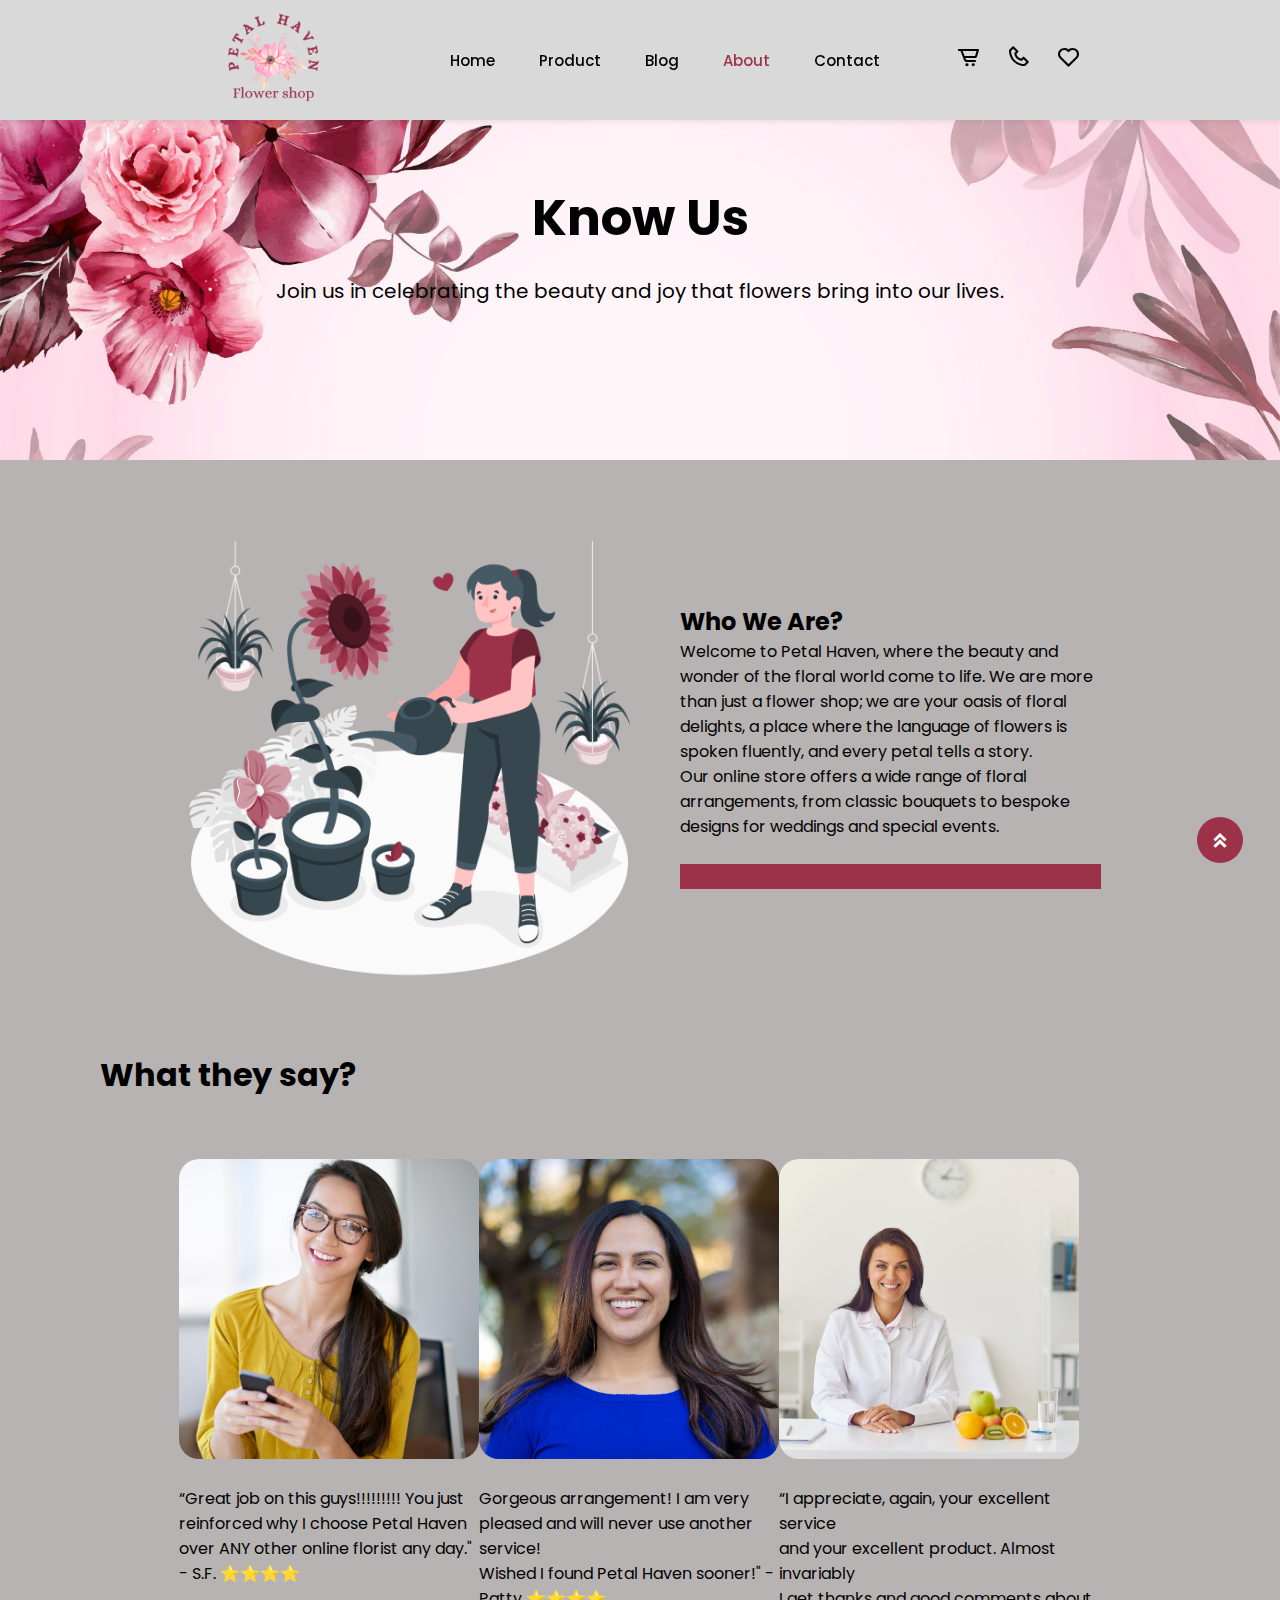
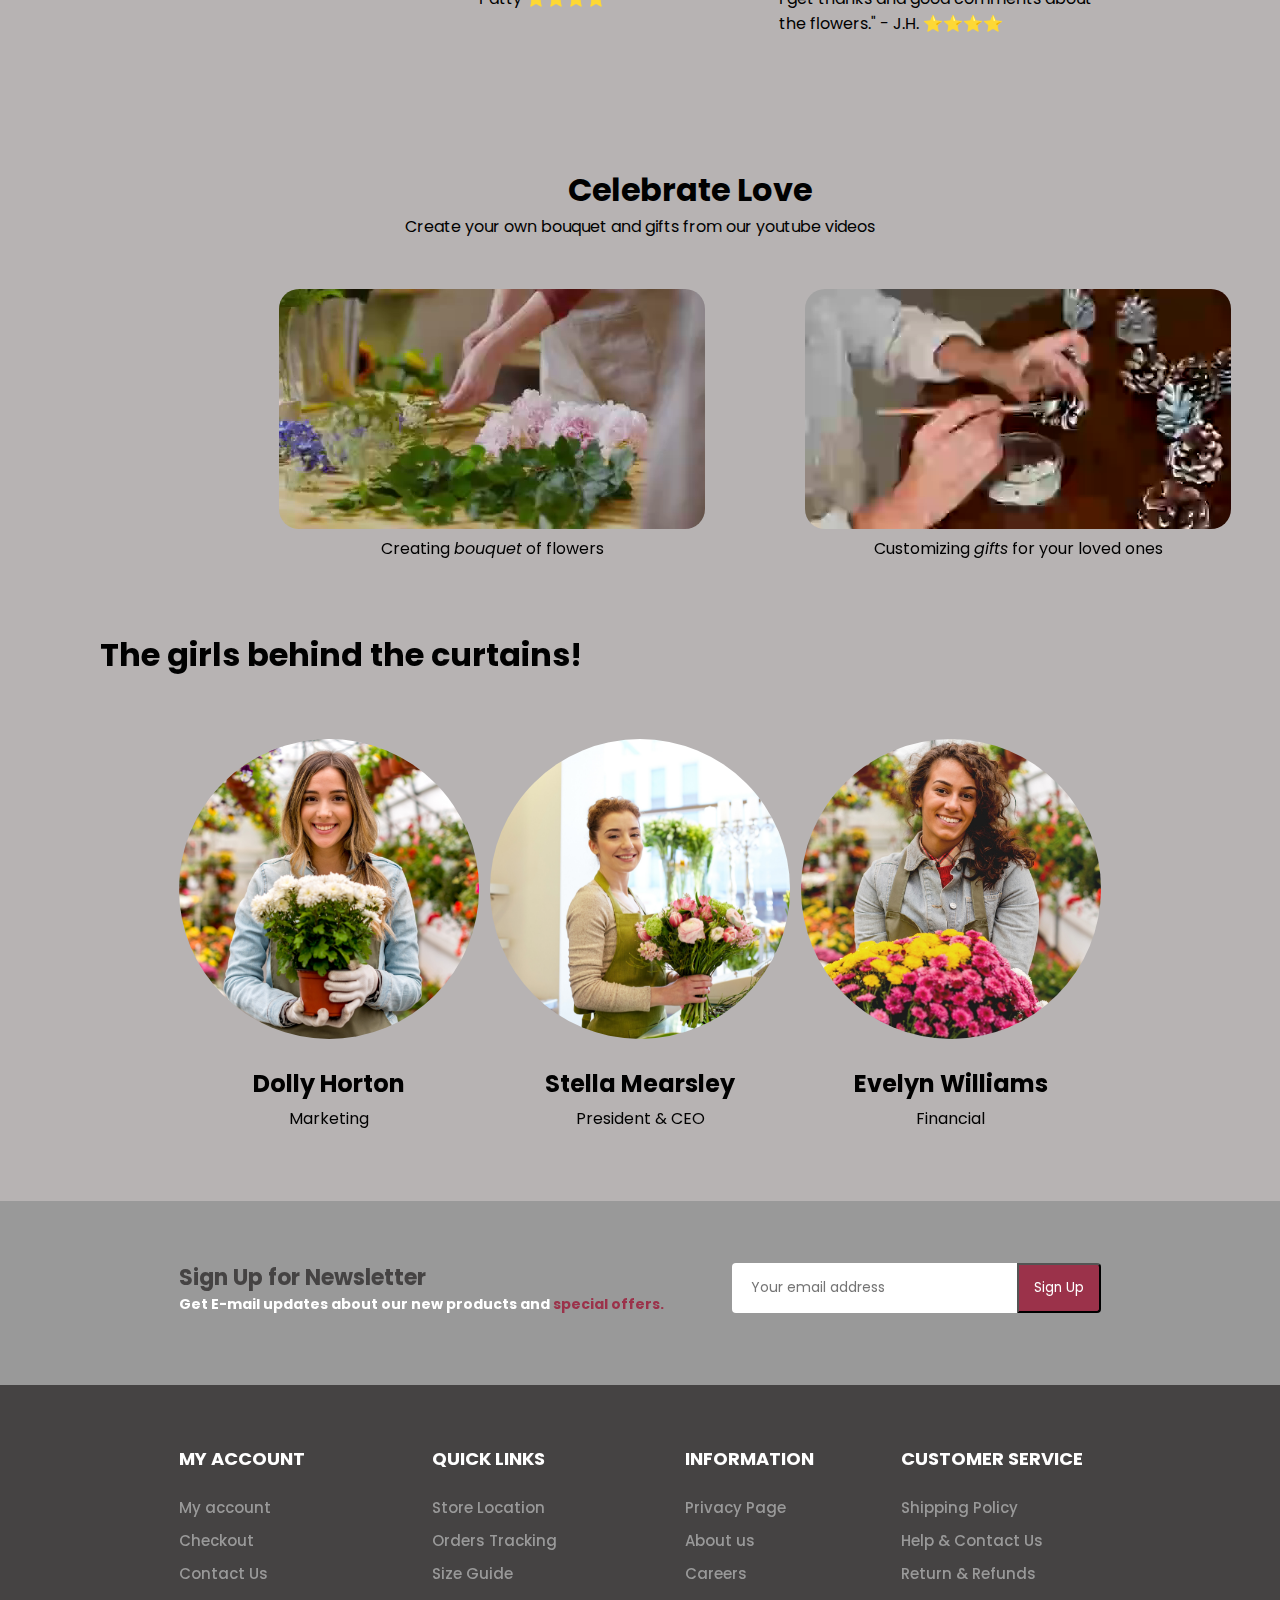
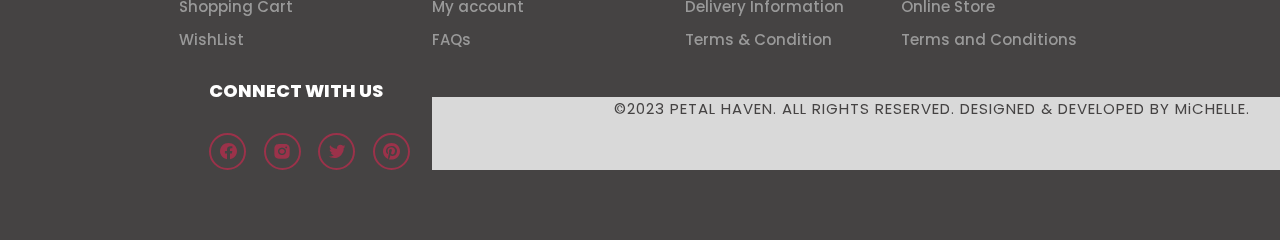
==== about.html @ 69107d68 "add pages" ====
<!DOCTYPE html>
<html lang="en">
<head>
  <meta charset="UTF-8">
  <meta name="viewport" content="width=device-width, initial-scale=1.0">
  <title>Mini Project2</title>

  <link rel="stylesheet" href="css/style.css">

  <link rel="stylesheet"
  href="https://unpkg.com/boxicons@latest/css/boxicons.min.css">

  <link rel="preconnect" href="https://fonts.googleapis.com">
  <link rel="preconnect" href="https://fonts.gstatic.com" crossorigin>
  <link href="https://fonts.googleapis.com/css2?family=Poppins:wght@100;200;300;400;500;600;700&family=Roboto:wght@100;300;400;500&display=swap" rel="stylesheet">

 
  
  
</head>
<body>
 <!-- header section -->
 <header>
  <a href="#" class="logo">
    <img src="img/logo.png"> 
  </a>

  <ul class="navbar">
    <li><a href="index.html">Home</a></li>
    <li><a href="product.html">Product</a></li>
    <li><a href="blog.html">Blog</a></li>
    <li><a href="about.html" class="active">About</a></li>
    <li><a href="contact.html">Contact</a></li>
  </ul>

  <div class="h-icons">
   <a href="#"><i class='bx bx-cart-alt'></i></a>
   <a href="#"><i class='bx bx-phone'></i></a>
   <a href="#"><i class='bx bx-heart' ></i></a>
   <div class="bx bx-menu" id="menu-icon"></div>
  </div>
 </header>

 <!-- home section -->
 <section class="about-us" id="page-header"> 
    <h2> Know Us</h2>
    <b2>
    <p>Join us in celebrating the beauty and joy that flowers bring into our lives.</p>
 </section>

 <!-- about us section -->
<section id="about-head" class="page-header">
    <img src="img/about-img.png" alt="">
    <div>
        <h2>Who We Are?</h2>
        <p>Welcome to Petal Haven, where the beauty and wonder of the floral world come to life. We are more than just a flower shop; we are your oasis of floral delights, a place where the language of flowers is spoken fluently, and every petal tells a story.</p>

        <abbr title="">Our online store offers a wide range of floral arrangements, from classic bouquets to bespoke designs for weddings and special events.</abbr>

        <br><br>

        <marquee bgcolor="#9b324a" loop="-1" scrollamount="5" width="100%" font color="#fff">Our online store offers a wide range of floral arrangements, from classic bouquets to bespoke designs for weddings and special events.</marquee>
    </div>

</section>

<!--review section -->

<h1>What they say?</h1>
<section id="review-head" class="page-header">
  
  <div class="review">
    <img src="img/about-rev (1).png" alt="">
    <p>“Great job on this guys!!!!!!!!! You just <br> reinforced why I choose Petal Haven <br> over ANY other online florist any day." - S.F. ⭐⭐⭐⭐</p>
  </div>

  <div class="review">
    <img src="img/about-rev (2).png" alt="">
    <p>Gorgeous arrangement! I am very <br>pleased and will never use another service! <br>Wished I found Petal Haven sooner!" - Patty ⭐⭐⭐⭐</p>
  </div>

  <div class="review">
    <img src="img/about-rev (3).png" alt="">
    <p>“I appreciate, again, your excellent service <br>and your excellent product. Almost invariably <br> I get thanks and good comments about the flowers." - J.H. ⭐⭐⭐⭐</p>
  </div>
</section>

<!-- video loop section -->

  <section id="about-vid" class="page-header">
    <h1>Celebrate Love</h1>
    <p>Create your own bouquet and gifts from our youtube videos</p>

    <div class="video">
        <figure>
        <video autoplay loop src="img/about-vid.mp4"></video>
        <figcaption>Creating <em> bouquet</em> of flowers</figcaption>
        </figure>
        <figure>
        <video autoplay loop src="img/about-vid1.mp4"></video>
        <figcaption>Customizing <em> gifts</em> for your loved ones</figcaption>
        </figure>
    </div>
    
  </section>

  <!-- meet the team section -->

<h1>The girls behind the curtains!</h1>
<section id="team-head" class="page-header">
  <div class="team">
    <img src="img/about-team  (1).png " alt="">
    <h2>Dolly Horton</h2>
    <p>Marketing</p>
  </div>

  <div class="team">
    <img src="img/about-team  (2).png " alt="">
    <h2>Stella Mearsley</h2>
    <p>President & CEO</p>
  </div>

  <div class="team">
    <img src="img/about-team  (3).png" alt="">
    <h2>Evelyn Williams</h2>
        <p>Financial</p>
  </div>
</section>


  <!-- news letter section -->

  <section id="newsletter">
    <div class="newstext">
      <h4>Sign Up for Newsletter</h4>
      <p>Get E-mail updates about our new products and <span>special offers.</span></p>
    </div>
    <div class="form">
      <input type="text" placeholder="Your email address">
      <button class="normal">Sign Up</button>
    </div>
   </section>

  <!-- contact section -->

  <section class="contact">
  
    <div class="contact-box">
      <h4>MY ACCOUNT</h4>
      <li><a href="#">My account</a></li>
      <li><a href="#">Checkout</a></li>
      <li><a href="#">Contact Us</a></li>
      <li><a href="#">Shopping Cart</a></li>
      <li><a href="#">WishList</a></li>
    </div>

    <div class="contact-box">
      <h4>QUICK LINKS</h4>
      <li><a href="#">Store Location</a></li>
      <li><a href="#">Orders Tracking</a><li>
      <li><a href="#">Size Guide</a></li>
      <li><a href="#">My account</a></li>
      <li><a href="#">FAQs</a></li>
    </div>

    <div class="contact-box">
      <h4>INFORMATION</h4>
      <li><a href="#">Privacy Page</a> </li>
      <li><a href="#">About us</a></li>
      <li><a href="#">Careers</a></li>
      <li><a href="#">Delivery Information</a></li>
      <li><a href="#">Terms & Condition</a></li>
    </div>

    <div class="contact-box">
      <h4>CUSTOMER SERVICE</h4>
      <li><a href="#">Shipping Policy</a></li>
      <li><a href="#">Help & Contact Us</a></li>
      <li><a href="#">Return & Refunds</a></li>
      <li><a href="#">Online Store</a></li>
      <li><a href="#">Terms and Conditions</a></li>
    </div>

    <div class="contact-box">
      <h5>CONNECT WITH US</h5>
      <div class="social">
        <a href="#"><i class='bx bxl-facebook-circle'></i></a>
        <a href="#"><i class='bx bxl-instagram-alt' ></i></a>
        <a href="#"><i class='bx bxl-twitter' ></i></a>
        <a href="#"><i class='bx bxl-pinterest'></i></a>
      </div>
    </div> 
    <footer>
        <p>©2023 PETAL HAVEN. ALL RIGHTS RESERVED. DESIGNED & DEVELOPED BY MiCHELLE.</p>
      </footer>
  </section>

  <!-- scroll -->

  <a href="#" class="scroll-top"><i class='bx bxs-chevrons-up'></i></a>

  

 <!-- custom js link-->
 <script src="js/script.js"></script>
</body>
</html>
---- css/style.css ----
@import url('https://fonts.googleapis.com/css2?family=Poppins:wght@100;200;300;400;500;600;700&family=Roboto:wght@100;300;400;500&display=swap');

*{
    font-family: 'Poppins', sans-serif;
    margin: 0; padding: 0;
    box-sizing: border-box;
    list-style: none;
    text-decoration: none;
    scroll-behavior: smooth;
}
:root{
    --bg-color: #fff;
    --main-color: #9b324a;
    --text-color: #010101;
    --2nd-color:#454343;
    --big-font:5rem;
    --h2-font:2.3rem;
    --p-font:1.3rem;
}
body{
    color:var(--text-color);
    background:#b7b3b3;
}

header{
    position: fixed;
    width: 100%;
    top:0;
    right:0;
    z-index: 1000;
    background: #d9d9d9;
    box-shadow: 0 1px 6px 0 rgb(32 33 36 / 10%);
    display: flex;
    align-items: center;
    justify-content: space-between;
    padding: 20px 14%;
    transition: all .50s ease;
    height: 120px;
   
}
.logo img{
    width:200px;
    height: auto;
    margin-top: 20px;
}
.logo p{
    color: var(--text-color);
    font-size: 15px;
    font-weight: 500;
    margin: 10px 22px;
    transition: all .50 ease;
}
.navbar{
    display: flex;
}
.navbar a{
    color: var(--text-color);
    font-size: 15px;
    font-weight: 500;
    margin: 10px 22px;
    transition: all .50 ease;
}
.navbar a:hover,
.navbar a.active{
    color:var(--main-color);
}
.navbar a.active::after{
    content: "";
    width: 30%;
    height: 2px;
    position: absolute;
    bottom: -4px;
    left: 20px;
}
.h-icons{
    display: flex;
    align-items: center;
}
.h-icons i{
    font-size: 25px;
    color: var(--text-color);
    margin-left: 5px;
    margin-right: 20px;
    transition: all .50e ease;
}
.h-icons i:hover{
    transform: translateY(-4px);
    color: var(--main-color);
}
#menu-icon{
    height: 30px;
    width: 30px;
    background-color: var(--text-color);
    color: var(--bg-color);
    display: flex;
    align-items: center;
    justify-content: center;
    font-size: 20px;
    border-radius: 50%;
    z-index: 10001;
    cursor: pointer;
    display: none;
}
section{
    padding: 60px 14% 70px;
}
.home{
    position: relative;
    width: 100%;
    height: 100vh;
    background-image: url(../img/home-bg.png);
    background-size: cover;
    background-position: center;
    display: flex;
    align-items: center;
    justify-content: flex-start;
}
.home-text h1{
    font-family: 'Poppins', sans-serif;
    font-size: var(--big-font);
    color: var(--2nd-color);
    line-height: 1.3;
    margin-bottom: 25px;
}

.home-text p{
    color: var(--text-color);
    font-size: var(--p-font);
    line-height: 33px;
    margin-bottom: 60px;
}
.btn{
    padding: 20px 35px;
    background: var(--main-color);
    color: var(--bg-color);
    font-size: 14px;
    font-weight: 500;
    text-transform: uppercase;
    border-radius: 30px;
    transition: all .50 ease;
}
.btn:hover{
    background-color: var(--2nd-color);
}
.banner{
    display: grid;
    grid-template-columns: repeat(auto-fit, minmax(300px, auto));
    align-items: center;
    gap: 2.5rem;
}
.banner-img{
    overflow: hidden;
}
.banner-img img{
    width: 100%;
    display: block;
    transition: transform 0.5s;
    cursor: pointer;
    border-radius: 10px;
}
.banner-img:hover img{
    transform: scale(1.1);
}
.center-text h2{
    text-align: center;
    font-size: var(--h2-font);
    font-weight: 800;
    color: var(--text-color);
}
.new-content{
    display: grid;
    grid-template-columns: repeat(auto-fit, minmax(300px, auto));
    align-items: center;
    gap: 2.5rem;
    margin-top: 4.5rem;
    align-items: center;
}
.row{
    position: relative;
    cursor: pointer;
}
.row img{
    width: 80%;
    height: auto;
    margin-bottom: 15px;
    border-radius: 20px;
}
.row h4{
    font-size: 14px;
    margin-bottom: 5px;
    text-transform: uppercase;
    font-weight: 400;
    transition: all .50s ease;
}
.row h4:hover{
    color:var(--main-color);
    cursor: pointer;
}
.row h5{
    color: var(--2nd-color);
    font-size: var(--p-font);
    font-weight: 600;
}
.top{
    position: absolute;
    top: 10px;
    left: 30%;
    height: 30px;
    width: 60px;
    color: var(--bg-color);
    background-color: var(--main-color);
    border-radius: 10px;
    font-size: 14px;
    font-weight: 500;
    text-transform: uppercase;
    display: inline-flex;
    align-items: center;
    justify-content: center;
}
.row .bbtn a{
    position: absolute;
    bottom: 75px;
    left: 0;
    right: 0;
    padding: 10px;
    background: rgba(0,0,0,0.8);
    width: 80%;
    transition: opacity 0.5s;
    opacity: 0;
    border-radius: 20px;
    text-align: center;
    color: var(--bg-color);
}
.row .bbtn a:hover{
    opacity: 1;
}
.blog-content{
    display: grid;
    grid-template-columns: repeat(auto-fit, minmax(300px, auto));
    align-items: center;
    gap: 2.5rem;
    margin-top: 4.5rem;
}
.box-img{
    overflow: hidden;
}
.box-img img{
    width: 100%;
    height: auto;
    display: block;
    transition: transform 0.5s;
    cursor: pointer;
    border-radius: 10px;
}
.box-img:hover img{
    transform: scale(1.1);
}
.in-bxx{
    margin-top: 2rem;
    display: flex;
    flex-wrap: wrap;
    align-items: center;
    justify-content: space-between;
    margin-bottom: 1rem;
}
.in-text p{
    color: var(--2nd-color);
    font-size: 15px;
    font-weight: 500;
}
.in-icon i{
    vertical-align: middle;
    color: var(--2nd-color);
    font-size: 25px;
    margin-right: 8px;
}
.in-icon a{
    color: var(--2nd-color);
    font-size: 15px;
    font-weight: 500;
}
.main-box h3{
    color: var(--text-color);
    font-size: var(--p-font);
    font-weight: 500;
    line-height: 30px;
    transition: all .50s ease;
    cursor: pointer;
}
.main-box h3:hover{
    color: var(--main-color);
}
#newsletter{
    display: flex;
    justify-content: space-between;
    flex-wrap: wrap;
    align-items: center;
    background-image: url("img/news.jpg");
    background-position: 20% 30%;
    background-color: #999999;
}
#newsletter h4{
    font-size: 22px;
    font-weight: 700;
    color: var(--2nd-color);
}
#newsletter p{
    font-size: 14px;
    font-weight: 700;
    color: var(--bg-color);
}
#newsletter p span{
    color: var(--main-color);
}
#newsletter .form{
    display: flex;
    width: 40%;
}
#newsletter input{
    height: 3.125rem;
    padding: 0 1.25em;
    font-size: 14px;
    width: 100%;
    border: 1px solid transparent;
    border-radius: 4px;
    outline: none;
    border-top-right-radius: 0;
    border-bottom-right-radius: 0;
}
.form button{
    background-color: var(--main-color);
    color: var(--bg-color);
    white-space: nowrap;
    border-top-left-radius: 0;
    border-bottom-left-radius: 0;
    border-top-right-radius: 4px;
    border-bottom-right-radius: 4px;
    width: 30%;
}
.contact{
    display: grid;
    grid-template-columns: repeat(auto-fit, minmax(200px, auto));
    gap: 1rem;
    background: #454343;
}

.contact-box h4{
    margin-bottom: 1.5rem;
    font-size: 18px;
    color: var(--bg-color);
}
.contact-box li{
    margin-bottom: 10px;
}
.contact-box li a{
    display: block;
    color: #999999;
    font-size: 15px;
    font-weight: 500;
    transition: all .50s ease;
}
.contact-box li a:hover{
    transform: translateX(-7px);
    color: var(--main-color);
}
.contact-box h5{
    font-size: 18px;
    font-weight: 800;
    color: var(--bg-color);
    margin-left: 30px;
}
.social{
    display: flex;
    margin-top: 1.8rem;
    margin-left: 30px;
}
.social i{
    height: 37px;
    width: 37px;
    background: transparent;
    border: 2px solid var(--main-color);
    display: flex;
    align-items: center;
    justify-content: center;
    border-radius: 50%;
    font-size: 20px;
    margin-right: 1.1rem;
    color: var(--main-color);
    transition: all .50s ease;
}.social i:hover{
    background: var(--main-color);
    color: var(--bg-color);
    transform: scale(1.1);
}
footer{
    text-align: center;
    background: #d9d9d9;
    color: var(--2nd-color);
    font-size: 15px;
    letter-spacing: 1px;
    height: 20;
    width: 1000px;
    margin-top: 20px;
    margin-bottom: 0;
   
}
.scroll-top{
    position: fixed;
    bottom: 2.3rem;
    right: 2.3rem;
}
.scroll-top i{
    background: var(--main-color);
    color: var(--bg-color);
    font-size: 22px;
    padding: 12px;
    border-radius: 30px;
}
/* product page */

#page-header{
    width: 100%;
    height: 40vh;
    background-image: url(../img/home-bg2.jpg);
    width: 100%;
    height: 40vh;
    background-size: cover;
    display: flex;
    justify-content: left;
    text-align: left;
    margin-top: 100px;
    flex-direction: column;
}
#pagination {
    text-align: center;
}
#pagination a{
    background-color: var(--main-color);
    padding: 15px 20px;
    border-radius: 4px;
    color: var(--bg-color);
    font-weight: 600;
}
#pagination a i{
    font-size: 16px;
    font-weight: 600;
}


/* Single product */
#prodetails{
    display: flex;
    margin-top: 100px;
}
#prodetails .single-pro-image{
    width: 40%;
    margin-right: 50px;
}
.single-pro-image img{
    border-radius: 10px;
}
.small-img-group{
    display: flex;
    justify-content: space-between;
}
.small-img-col{
    flex-basis: 24%;
}
#prodetails .single-pro-details{
    width: 50%;
    padding-top: 30px;
}
#prodetails .single-pro-details h4{
    padding: 40px 0 20px 0;
}
#prodetails .single-pro-details h2{
   font-size: 26px;
}
#prodetails .single-pro-details select{
    display: block;
    padding: 5px 10px;
    margin-bottom: 10px;
}
#prodetails .single-pro-details select:hover{
    color: var(--main-color);
}
#prodetails .single-pro-details input{
    width: 50px;
    height: 30px;
    padding-left: 10px;
    font-size: 16px;
    margin-right: 10px;
}
#prodetails .single-pro-details input:hover{
    color: var(--main-color);
}

#prodetails .single-pro-details input:focus{
    outline: none;
}
#prodetails .single-pro-details button{
    background: var(--main-color);
    color: var(--bg-color);
    height: 30px;
    width: 100px;
}
#prodetails .single-pro-details button:focus{
    outline: none;
}
#prodetails .single-pro-details span{
    line-height: 25px;
}
.center-text p{
    text-align: center;
}

/* Blog Page */
#page-header.blog-header{
    background-image: url(../img/home-bg1.jpg);
    text-align: center;
}

#blog{
    padding: 100px 150px 0 150px;
   
}
#blog .blog-box{
    display: flex;
    align-items: center;
    width: 100%;
    position: relative;
    padding-bottom: 90px;
}
#blog .blog-img{
    width: 100%;
    margin-right: 40px;
}
#blog img{
    width: 500px;
    height: 80%;
    object-fit: cover;
    border-radius: 10px;
}
#blog .blog-details a{
    font-size: 15px;
    color: var(--text-color);
    font-weight: 700;
    position: relative;
    transition: all .50s ease;
}
#blog .blog-details a::after{
    content: "";
    width: 50px;
    height: 1px;
    background-color: var(--text-color);
    position: absolute;
    top: 11px;
    right: -60px;
}
#blog .blog-details a:hover{
    color: var(--main-color);
}
#blog .blog-details a:hover::after{
    background-color: var(--main-color);
}
#blog .blog-box h4{
 
    top: -40px;
    left: 0;
    font-size: 20px;
    font-weight: 700;
    color: var(--2nd-color);
}
#blog .blog-box h1{
    position: absolute;
    top: -40px;
    left: 0;
    font-size: 70px;
    font-weight: 700;
    color: var(--bg-color);
}


/* About Us Page */


#page-header.about-us{
    background-image: url(../img/home-bg3.jpg);
    text-align: center;
}
.about-us h2 {
    margin-top: 20px;
    font-size: 50px;   
}
.about-us p {
    margin-top: 20px;
    font-size: 20px;   
}
#about-head{
    display: flex;
    align-items: center;
}
#about-head h1{
    margin-bottom: 50px;
}
#about-head img{
    width: 50%;
    height: auto;
}
#about-head div{
    padding-left: 40px;
}
#about-vid{
    text-align: center;
}
#about-vid .video{
    width: 70%;
    height: 100%;
    align-items: center;
    display: flex;
    flex-direction: row;
    gap: 100px;
    margin-left: 100px;
    margin-top: 50px;
}
#about-vid .video video{
    border-radius: 20px;
}
#review-head{
    display: flex;
}
#review-head .review img{
    width: 300px;
    border-radius: 20px;
    justify-content: space-between;
}
#review-head .review img:hover{
    transform: scale(1.1);
}
#review-head .review p{
    text-align: start;
    justify-content: space-between;
    margin-top: 20px;
}
#review-head .review p:hover{
    color: var(--main-color);
    transition: all .50s ease;
}
h1{
    margin-left: 100px;
}
#team-head{
    display: flex;
    justify-content: space-between;
}
#team-head .team img{
    width: 300px;
    border-radius: 150px;
 
}
#team-head .team img:hover{
    transform: scale(1.2);
}
#team-head .team p{
    text-align: center;
    justify-content: space-between;
    margin-top: 5px;
}
#team-head .team h2{
    text-align: center;
    justify-content: space-between;
    margin-top: 20px;
}
#team-head .team p:hover{
    color: var(--main-color);
    transition: all .50s ease;
}
h1{
    margin-left: 100px;
}





/* Contact Page */
#page-header.contact-us{
    background-image: url(../img/home-bg4.jpg);
    text-align: center;
}.contact-us h2 {
    margin-top: 20px;
    font-size: 50px;   
}
.contact-us p {
    margin-top: 20px;
    font-size: 20px;   
}

#contact-detail{
    display: flex;
    align-items: center;
    justify-content: space-between;
}
#contact-detail .detail{
     width: 40%;
}
#contact-detail .detail span,
#form-detail form span{
    font-size: 14px;
}
#contact-detail .detail h2,
#form-detail form h2{
    font-size: 36px;  
    line-height: 45px;
    font-weight: 500;
    padding: 20px 0;
 }
#contact-detail .detail h3{
    font-size: 16px;  
    padding-bottom: 15px; 
    font-style: italic;
}
#contact-detail .detail li{
    list-style: none;
    display: flex;
    padding: 10px 0;
}
#contact-detail .detail li i{
    font-size: 14px;
    padding-right: 22px;
}
#contact-detail .detail li p{
    margin: 0;
    font-size: 14px;   
}
#contact-detail .map{
    width: 55%;
    height: 400px;
}
#contact-detail .map iframe{
    width: 100%;
    height: 100%;
}
#form-detail{
    display: flex;
    justify-content: space-between;
    margin: 30px;
    padding: 80px;
    border: 1px solid #9b324a;
}
#form-detail form{
    width: 65%;
    display: flex;
    flex-direction: column;
    align-items: flex-start;  
}
#form-detail form input,
#form-detail form textarea{
    width: 100%;
    padding: 12px 15px;
    outline: none;
    margin-bottom: 14px;
    border-radius: 2px solid #9b324a;
}
#form-detail form button{
    background-color: var(--main-color);
    width: 15%;
    height: 40px;
    color: var(--bg-color);
    outline: none;
    border-radius: 10px;
}
#form-detail .people div{
    padding-bottom: 25px;
}
#form-detail .people div img{
    width: 75px;
    height: 75px;
    border-radius: 100px;
    object-fit: cover;
    margin-right: 15px;
}
#form-detail .people div p{
    margin: 0;
    font-size: 13px;
    line-height: 25px;
}
#form-detail .people div p span{
    display: block;
    font-size: 16px;
    font-weight: 600;
    color: var(--main-color);
}




/* Cart Page */


/* @media Sizes */

@media (max-width: 1200px){
    header{
        padding: 12px 3%;
    }
    section{
        padding: 40px 3% 50px;
    }
}
@media (max-width: 920px){
    #menu-icon{
        display: block;
        height: 30px;
        width: 30px;
        background-color: var(--2nd-color);
        color: var(--bg-color);
        display: flex;
        align-items: center;
        justify-content: center;
        font-size: 20px;
        border-radius: 50%;
        cursor: pointer;
    }
    .navbar{
        position: absolute;
        top: -800px;
        left: 0;
        right: 0;
        display: flex;
        flex-direction: column;
        text-align: left;
        background: var(--main-color);
        transition: all .50s ease;
    }
    .navbar a{
        display: block;
        padding: 5px;
        margin: 15px;
        font-size: 20px;
        font-weight: 600;
        transition: all .50s ease;
    }
    .navbar a:hover{
        color: var(--bg-color);
    }
    .navbar.active{
        top: 100%;
    }
}
@media (max-width: 640px){
    :root{
        --big-font: 3.8rem;
        --h2-font: 2rem;
        --p-font: 1.1rem;
    }

    .home-text h1{
        line-height: 1.1;
    }
    .home{
        height: 85vh;
    }

    /* Single Product */

    #prodetails {
        display: flex;
       flex-direction: column;
    }
    #prodetails .single-pro-image{
        width: 100%;
        margin-right: 0px;
    }
    #prodetails .single-pro-details{
        width: 100%;

    }
    /* Blog Page */
    #blog{
        padding: 10px 20px 0 20px;
    }

    #blog .blog-box{
        display: flex;
        flex-direction: column;
        align-items: flex-start;
        width: 100%;
    }
    #blog .blog-img{
        width: 100%;
        margin-right: 0;
        margin-bottom: 30px;
    }

}
 /* About Page */
    @media (max-width: 477px){
        #about-head{
            flex-direction: column;
        }
        #about-head img{
            width: 100%;
            margin-bottom: 30px;
        }
        #about-head div{
            padding-left: 0;
        }
        #about-vid .video{
            width: 70%;
            flex-direction: column;
    }
    /* Contact Page */
    #contact-detail{
        flex-direction: column;
    }
    #contact-detail .detail{
        width: 100%;
   }
   #contact-detail .map{
        width: 100%;
   }
    #form-detail{
    margin: 10px;
    padding: 30px 10px;
    flex-wrap: wrap;
  }
  #form-detail form{
    width: 100%; 
    margin-bottom: 30px;
  }
}

 /* Contact Page */
@media (max-width: 768px){
    #form-detail{
        padding: 40px;
    }
    #form-detail form{
        width: 50%; 
    }
}
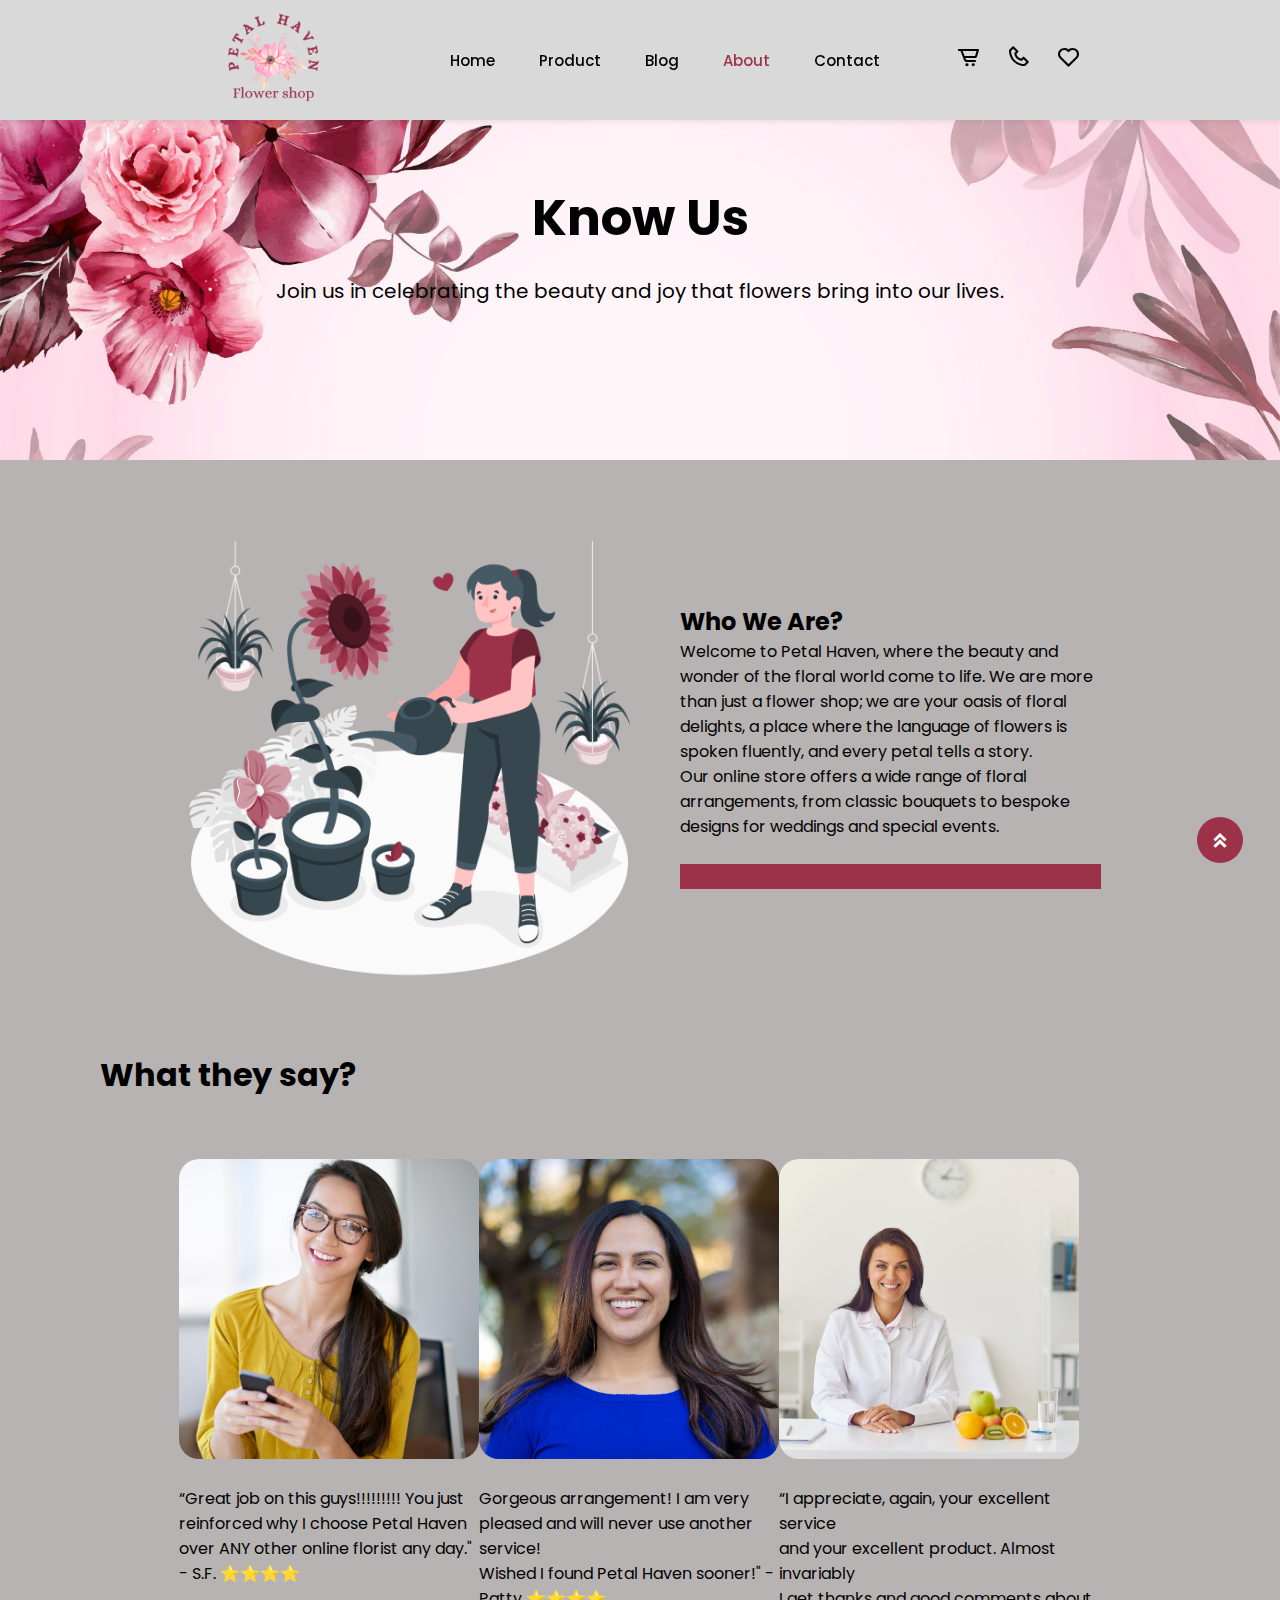
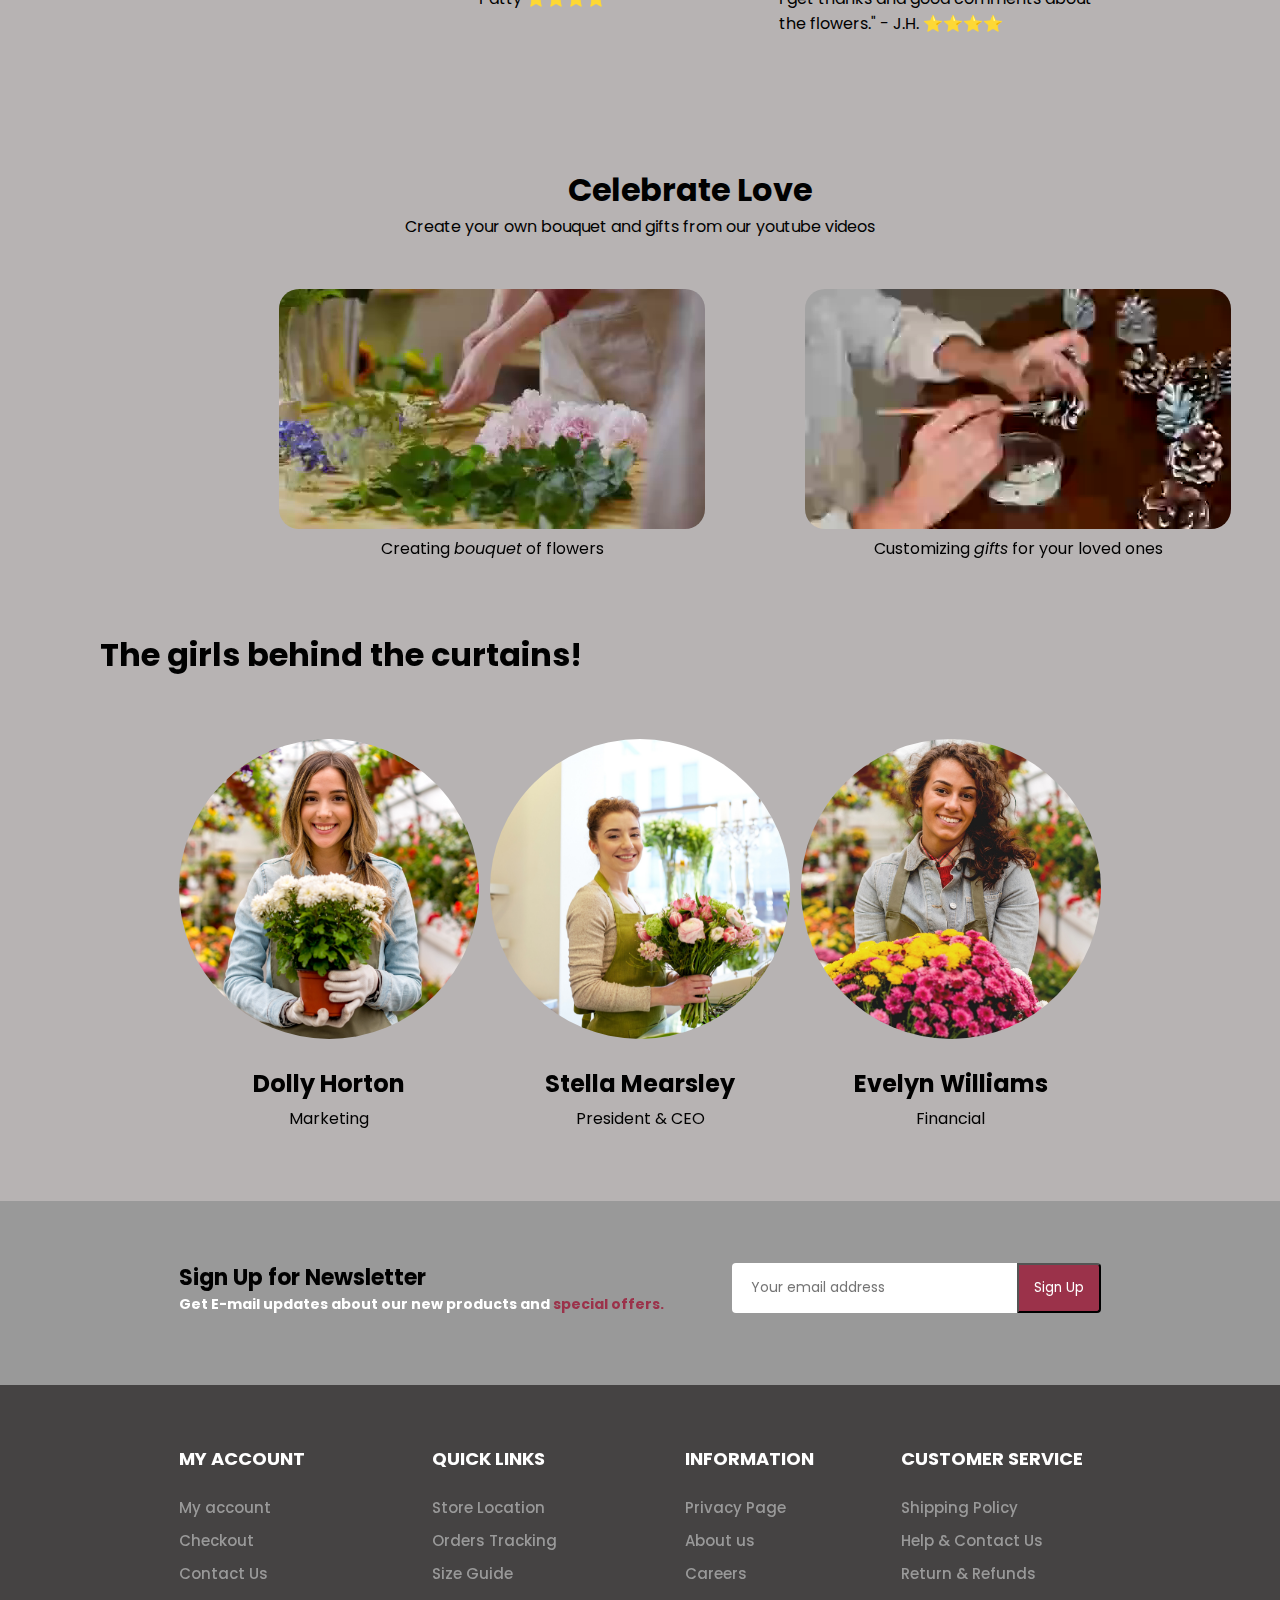
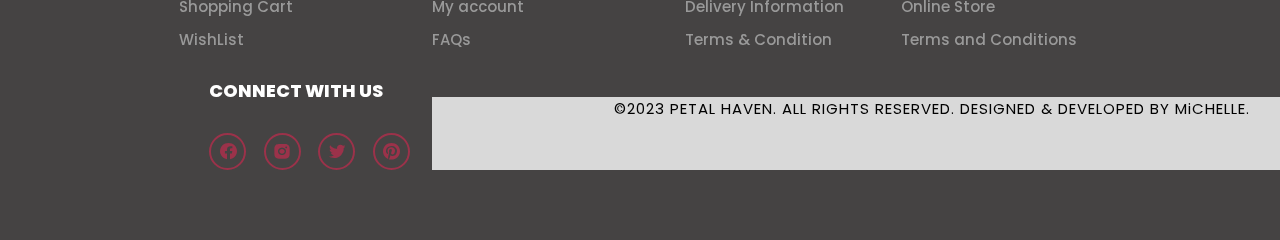
==== commit 0fb96849: "add sign_up form" ====
--- a/about.html
+++ b/about.html
@@ -34,8 +34,8 @@
   </ul>
 
   <div class="h-icons">
-   <a href="#"><i class='bx bx-cart-alt'></i></a>
-   <a href="#"><i class='bx bx-phone'></i></a>
+   <a href="cart.html"><i class='bx bx-cart-alt'></i></a>
+   <a href="contact.html"><i class='bx bx-phone'></i></a>
    <a href="#"><i class='bx bx-heart' ></i></a>
    <div class="bx bx-menu" id="menu-icon"></div>
   </div>
--- a/css/style.css
+++ b/css/style.css
@@ -12,7 +12,7 @@
     --bg-color: #fff;
     --main-color: #9b324a;
     --text-color: #010101;
-    --2nd-color:#454343;
+    --2nd-color:product;
     --big-font:5rem;
     --h2-font:2.3rem;
     --p-font:1.3rem;
@@ -121,6 +121,7 @@
     color: var(--2nd-color);
     line-height: 1.3;
     margin-bottom: 25px;
+    display: contents;
 }
 
 .home-text p{
@@ -418,7 +419,7 @@
 }
 /* product page */
 
-#page-header{
+#page-header {
     width: 100%;
     height: 40vh;
     background-image: url(../img/home-bg2.jpg);
@@ -429,10 +430,12 @@
     justify-content: left;
     text-align: left;
     margin-top: 100px;
-    flex-direction: column;
-}
+    flex-direction: column; 
+}
+
 #pagination {
     text-align: center;
+   
 }
 #pagination a{
     background-color: var(--main-color);
@@ -796,6 +799,101 @@
 
 
 /* Cart Page */
+#cart{
+    overflow-x: auto;
+}
+#cart table{
+    width: 100%;
+    border-collapse: collapse;
+    table-layout: fixed;
+    white-space: nowrap;
+}
+#cart table img{
+    width: 70px;
+}
+#cart table td:nth-child(1){
+    width: 100px;
+    text-align: center;
+}
+#cart table td:nth-child(2){
+    width: 150px;
+    text-align: center;
+}
+#cart table td:nth-child(3){
+    width: 250px;
+    text-align: center;
+}
+#cart table td:nth-child(4),
+#cart table td:nth-child(5),
+#cart table td:nth-child(6){
+    width: 150px;
+    text-align: center;
+}
+#cart table td:nth-child(5) input{
+    width: 70px;
+    padding: 10px 5px 10px 15px;
+}
+#cart table thead{
+    border: 1px solid var(--bg-color);
+    border-left: none;
+    border-right: none;
+}
+#cart table thead td{
+    font-weight: 700;
+    text-transform: uppercase;
+    font-size: 13px;
+    padding: 18px 0;
+}
+#cart table tbody tr td{
+    padding-top: 15px;
+}
+#cart table tbody td{
+    font-size: 13px;
+}
+#cart-add{
+    display: flex;
+    flex-wrap: wrap;
+    justify-content: space-between;
+}
+#coupon{
+    width: 50%;
+    margin-bottom: 30px;
+}
+#coupon h3,
+#subtotal  h3{
+    padding-bottom: 15px;
+}
+#coupon input{
+    padding: 10px 20px;
+    outline: none;
+    width: 60%;
+    margin-right: 10px;
+    border: 1px solid var(--bg-color);
+}
+#coupon button,
+#subtotal button{
+    background-color: var(--main-color);
+    color: var(--bg-color);
+    padding: 12px 20px;
+    border-radius: 10px;
+}
+#subtotal{
+    width: 50%;
+    margin-bottom: 30px;
+    border: 1px solid var(--bg-color);
+    padding: 30px;
+}
+#subtotal table{
+    border-collapse: collapse;
+    width: 100%;
+    margin-bottom: 20px;
+}
+#subtotal table td{
+    width: 50%;
+    border: 1px solid var(--bg-color);
+    padding: 10px;
+    font-size: 13px;
+}
 
 
 /* @media Sizes */
@@ -929,6 +1027,13 @@
     width: 100%; 
     margin-bottom: 30px;
   }
+  /* cart page */
+  #car-add{
+    flex-direction: column;
+  }
+  #coupon{
+    width: 100%;
+  }
 }
 
  /* Contact Page */
